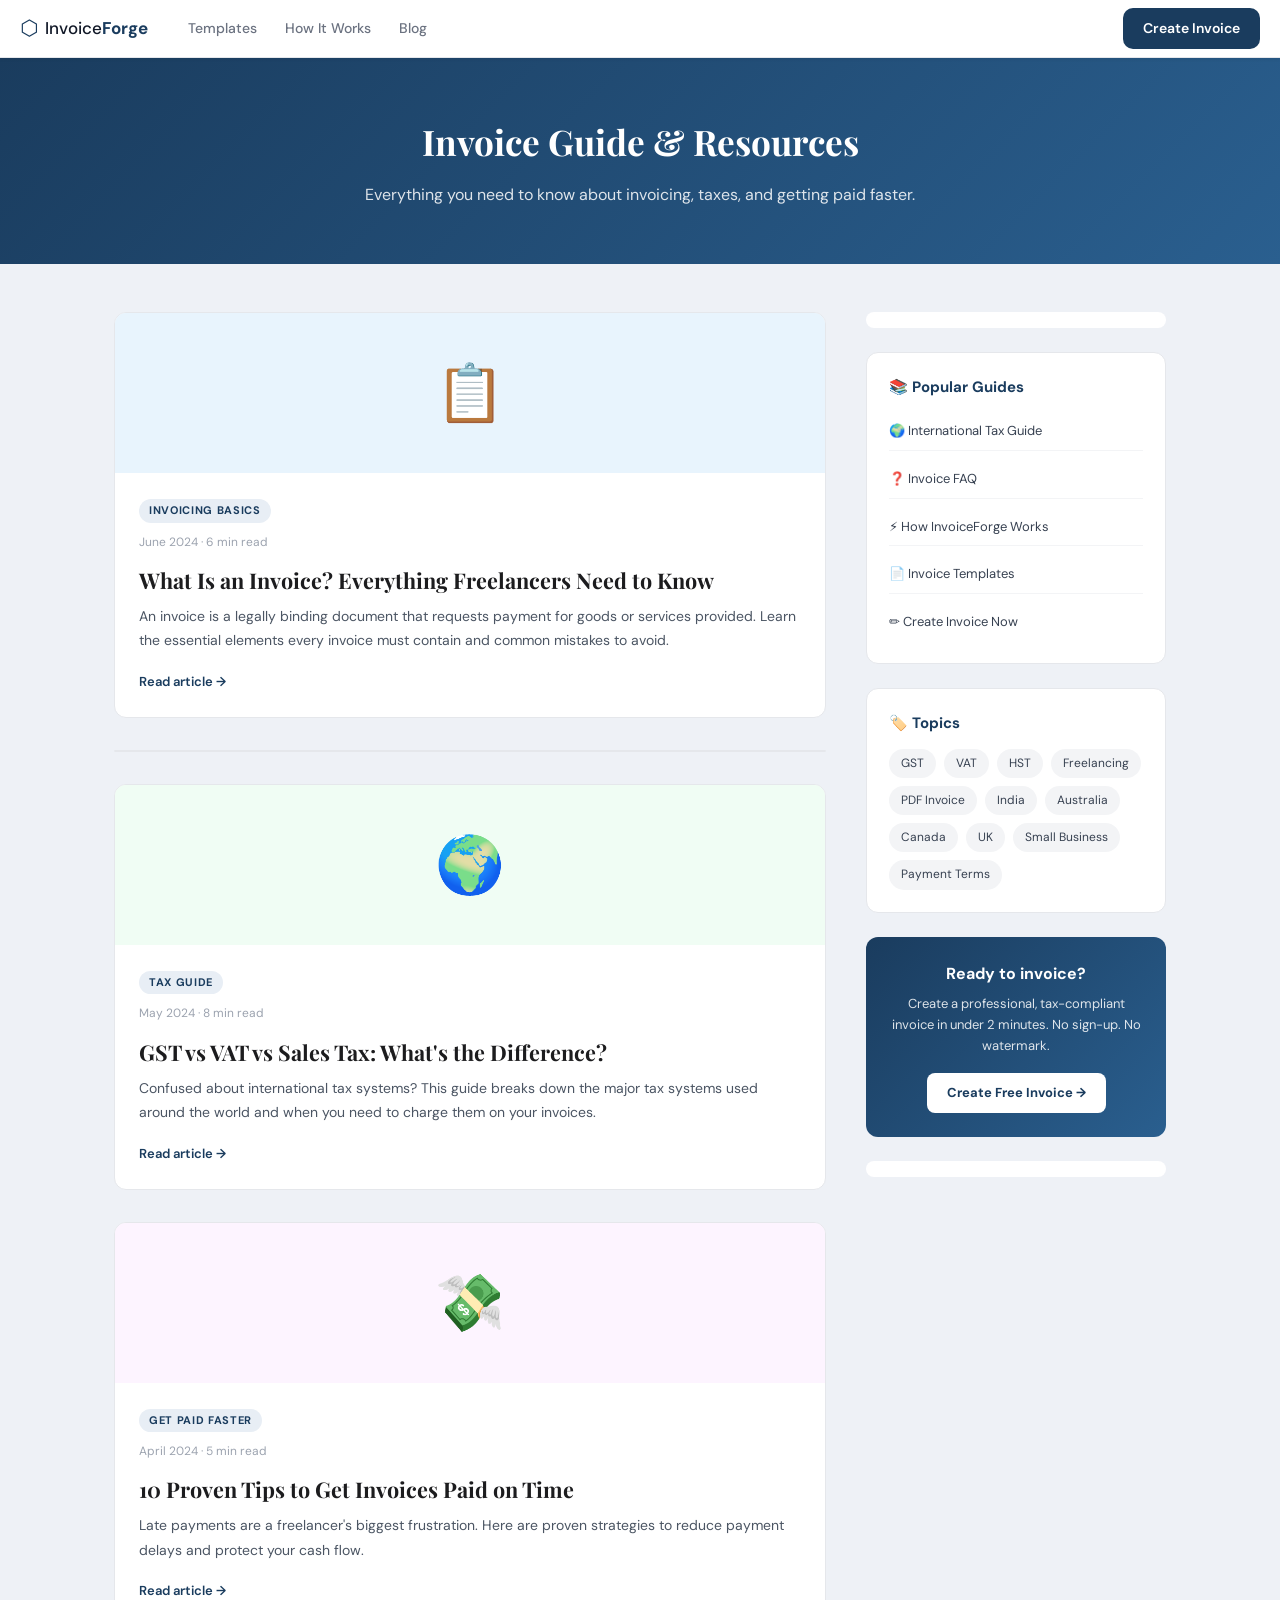
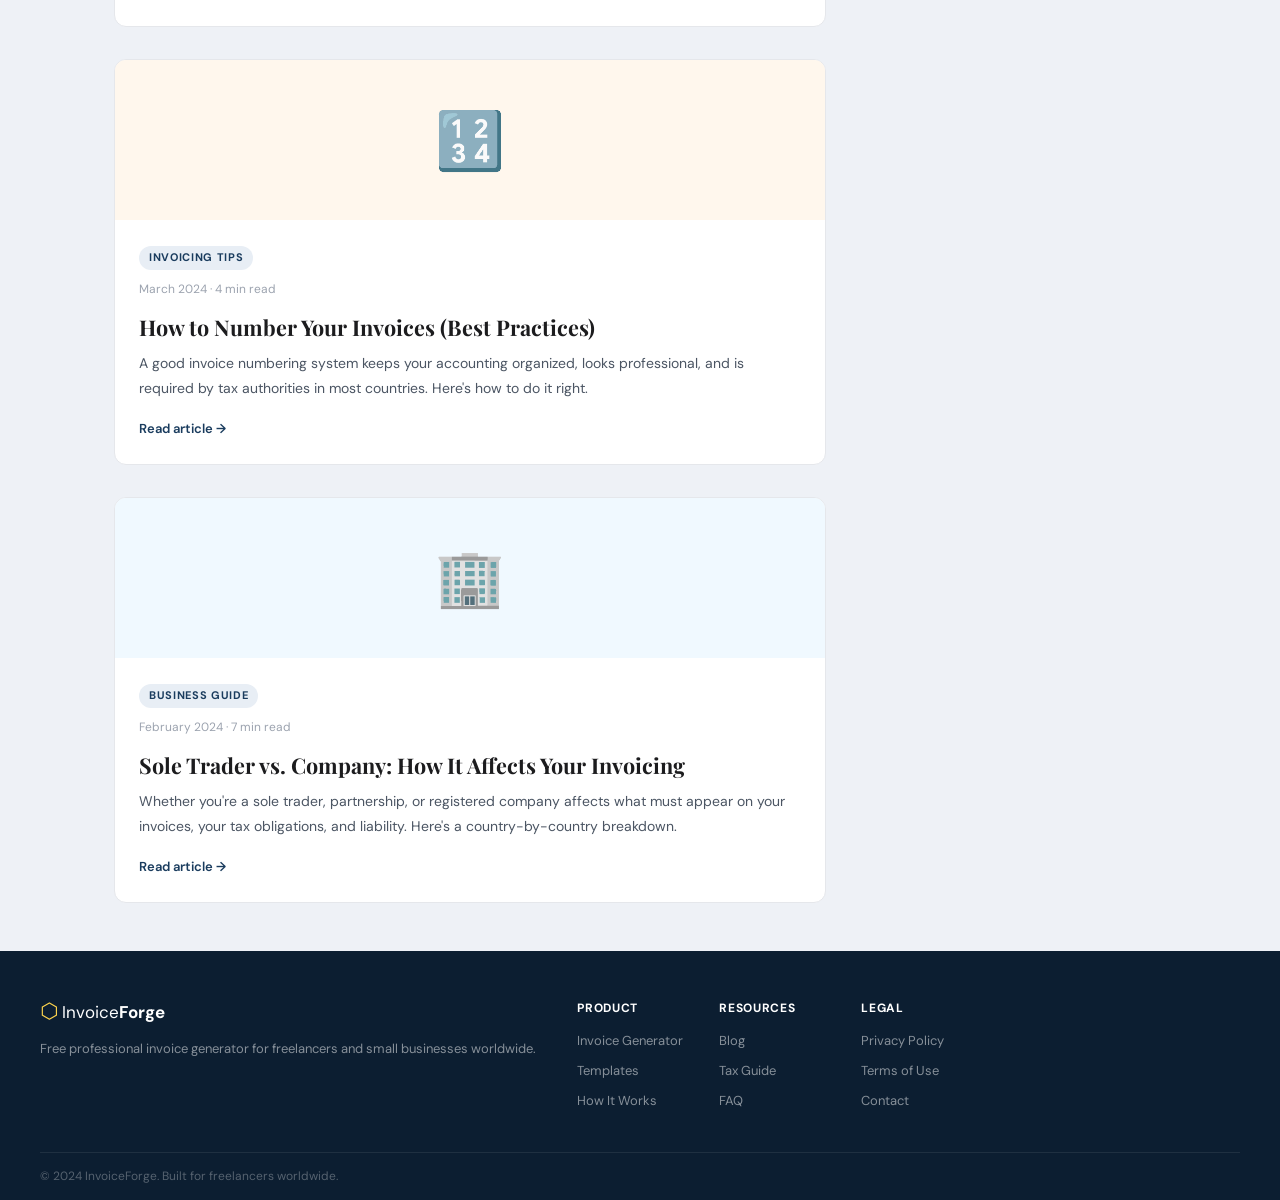
==== pages/blog.html @ 100c3af3 "version 3 on 12th june 2026" ====
<!DOCTYPE html>
<html lang="en">
<head>
  <meta charset="UTF-8" />
  <meta name="viewport" content="width=device-width, initial-scale=1.0" />
  <title>Invoice Guide & Blog – InvoiceForge</title>
  <meta name="description" content="Learn how to create professional invoices, understand tax systems like GST and VAT, and get paid faster. Free invoicing guides for freelancers and small businesses." />
  <link rel="preconnect" href="https://fonts.googleapis.com">
  <link href="https://fonts.googleapis.com/css2?family=Playfair+Display:wght@600;700&family=DM+Sans:opsz,wght@9..40,300;9..40,400;9..40,500;9..40,600&display=swap" rel="stylesheet">
  <script async src="https://pagead2.googlesyndication.com/pagead/js/adsbygoogle.js?client=ca-pub-XXXXXXXXXXXXXXXX" crossorigin="anonymous"></script>
  <link rel="stylesheet" href="../css/style.css" />
  <style>
    .blog-hero {
      background: linear-gradient(135deg, #1a3c5e 0%, #2a5f8f 100%);
      color: #fff;
      padding: 56px 24px;
      text-align: center;
    }
    .blog-hero h1 { font-family: 'Playfair Display', serif; font-size: 2.2rem; margin-bottom: 12px; }
    .blog-hero p { opacity: .85; font-size: 16px; max-width: 560px; margin: 0 auto; }

    .blog-layout {
      max-width: 1100px;
      margin: 48px auto;
      padding: 0 24px;
      display: grid;
      grid-template-columns: 1fr 300px;
      gap: 40px;
      align-items: start;
    }

    /* Articles */
    .article-list { display: flex; flex-direction: column; gap: 32px; }
    .article-card {
      background: #fff;
      border: 1px solid #e5e7eb;
      border-radius: 12px;
      overflow: hidden;
      transition: transform .2s, box-shadow .2s;
    }
    .article-card:hover { transform: translateY(-3px); box-shadow: 0 8px 32px rgba(0,0,0,0.10); }
    .article-thumb {
      height: 160px;
      display: flex;
      align-items: center;
      justify-content: center;
      font-size: 3.5rem;
    }
    .article-body { padding: 24px; }
    .article-tag {
      display: inline-block;
      background: #e8eef5;
      color: #1a3c5e;
      font-size: 11px;
      font-weight: 700;
      text-transform: uppercase;
      letter-spacing: .06em;
      padding: 3px 10px;
      border-radius: 99px;
      margin-bottom: 10px;
    }
    .article-body h2 {
      font-family: 'Playfair Display', serif;
      font-size: 1.35rem;
      font-weight: 700;
      margin-bottom: 10px;
      color: #1c1c1e;
      line-height: 1.3;
    }
    .article-body p { font-size: 14px; color: #4b5563; line-height: 1.75; margin-bottom: 16px; }
    .article-meta { font-size: 12px; color: #9ca3af; margin-bottom: 14px; }
    .read-more {
      display: inline-flex;
      align-items: center;
      gap: 6px;
      color: #1a3c5e;
      font-size: 13px;
      font-weight: 600;
      text-decoration: none;
      transition: gap .2s;
    }
    .read-more:hover { gap: 10px; }

    /* Sidebar */
    .blog-sidebar { display: flex; flex-direction: column; gap: 24px; }
    .sidebar-card {
      background: #fff;
      border: 1px solid #e5e7eb;
      border-radius: 12px;
      padding: 22px;
    }
    .sidebar-card h3 { font-size: 15px; font-weight: 700; margin-bottom: 14px; color: #1a3c5e; }
    .sidebar-links { display: flex; flex-direction: column; gap: 10px; }
    .sidebar-links a {
      font-size: 13px;
      color: #374151;
      text-decoration: none;
      display: flex;
      align-items: center;
      gap: 8px;
      padding: 8px 0;
      border-bottom: 1px solid #f3f4f6;
      transition: color .15s;
    }
    .sidebar-links a:last-child { border-bottom: none; }
    .sidebar-links a:hover { color: #1a3c5e; }
    .tag-cloud { display: flex; flex-wrap: wrap; gap: 8px; }
    .tag-pill {
      background: #f3f4f6;
      color: #374151;
      font-size: 12px;
      padding: 5px 12px;
      border-radius: 99px;
      text-decoration: none;
      transition: background .15s, color .15s;
    }
    .tag-pill:hover { background: #1a3c5e; color: #fff; }

    .sidebar-cta {
      background: linear-gradient(135deg, #1a3c5e, #2a5f8f);
      color: #fff;
      border-radius: 12px;
      padding: 24px;
      text-align: center;
    }
    .sidebar-cta h3 { font-size: 16px; font-weight: 700; margin-bottom: 8px; }
    .sidebar-cta p { font-size: 13px; opacity: .85; margin-bottom: 16px; line-height: 1.6; }
    .sidebar-cta a {
      display: inline-block;
      background: #fff;
      color: #1a3c5e;
      font-size: 13px;
      font-weight: 700;
      padding: 10px 20px;
      border-radius: 8px;
      text-decoration: none;
      transition: opacity .2s;
    }
    .sidebar-cta a:hover { opacity: .9; }

    @media (max-width: 768px) {
      .blog-layout { grid-template-columns: 1fr; }
    }

    /* Inline article full text (expandable) */
    .article-full { display: none; padding: 0 24px 24px; }
    .article-full.open { display: block; }
    .article-full h3 { font-size: 16px; font-weight: 700; margin: 20px 0 8px; color: #1a3c5e; }
    .article-full p { font-size: 14px; color: #4b5563; line-height: 1.8; margin-bottom: 12px; }
    .article-full ul { padding-left: 20px; margin-bottom: 12px; }
    .article-full li { font-size: 14px; color: #4b5563; line-height: 1.8; }
    .article-full table { width: 100%; border-collapse: collapse; margin: 16px 0; font-size: 13px; }
    .article-full th { background: #1a3c5e; color: #fff; padding: 10px 12px; text-align: left; font-weight: 600; }
    .article-full td { padding: 9px 12px; border-bottom: 1px solid #f0f0f0; color: #374151; }
    .article-full tr:nth-child(even) td { background: #fafbfc; }
    .collapse-btn {
      background: none;
      border: 1.5px solid #e5e7eb;
      border-radius: 8px;
      padding: 7px 14px;
      font-size: 12px;
      color: #6b7280;
      cursor: pointer;
      margin-top: 12px;
      font-family: 'DM Sans', sans-serif;
    }
    .collapse-btn:hover { border-color: #1a3c5e; color: #1a3c5e; }
  </style>
</head>
<body>

  <header class="site-header">
    <div class="header-inner">
      <a href="../index.html" class="logo">
        <span class="logo-mark">⬡</span>
        <span class="logo-text">Invoice<strong>Forge</strong></span>
      </a>
      <nav class="header-nav">
        <a href="templates.html">Templates</a>
        <a href="how-it-works.html">How It Works</a>
        <a href="blog.html">Blog</a>
      </nav>
      <div class="header-actions">
        <a href="../index.html" class="btn-primary">Create Invoice</a>
      </div>
    </div>
  </header>

  <!-- Top Ad -->
  <div class="ad-banner ad-top">
    <ins class="adsbygoogle" style="display:block" data-ad-client="ca-pub-XXXXXXXXXXXXXXXX"
         data-ad-slot="7890123456" data-ad-format="auto" data-full-width-responsive="true"></ins>
    <script>(adsbygoogle = window.adsbygoogle || []).push({});</script>
  </div>

  <div class="blog-hero">
    <h1>Invoice Guide & Resources</h1>
    <p>Everything you need to know about invoicing, taxes, and getting paid faster.</p>
  </div>

  <div class="blog-layout">

    <!-- ARTICLES -->
    <div class="article-list">

      <!-- Article 1 -->
      <article class="article-card">
        <div class="article-thumb" style="background: #e8f4fd;">📋</div>
        <div class="article-body">
          <span class="article-tag">Invoicing Basics</span>
          <div class="article-meta">June 2024 · 6 min read</div>
          <h2>What Is an Invoice? Everything Freelancers Need to Know</h2>
          <p>An invoice is a legally binding document that requests payment for goods or services provided. Learn the essential elements every invoice must contain and common mistakes to avoid.</p>
          <a href="javascript:void(0)" class="read-more" onclick="toggleArticle('art1')">Read article →</a>
        </div>
        <div class="article-full" id="art1">
          <h3>What Must an Invoice Include?</h3>
          <p>A professional invoice should contain the following elements to be legally valid and ensure prompt payment:</p>
          <ul>
            <li><strong>Invoice number</strong> – a unique identifier for tracking and accounting purposes.</li>
            <li><strong>Issue date and due date</strong> – when the invoice was created and when payment is expected.</li>
            <li><strong>Seller details</strong> – your full name or business name, address, and contact information.</li>
            <li><strong>Buyer details</strong> – your client's name, company, and billing address.</li>
            <li><strong>Description of goods or services</strong> – clear, itemized breakdown of what was delivered.</li>
            <li><strong>Amounts</strong> – unit price, quantity, subtotal, taxes, and grand total.</li>
            <li><strong>Payment terms</strong> – how and when to pay (bank transfer, PayPal, net-30, etc.).</li>
            <li><strong>Tax information</strong> – your GST/VAT registration number if applicable.</li>
          </ul>
          <h3>Invoice vs. Receipt vs. Quote</h3>
          <p>An <strong>invoice</strong> requests payment before or after work. A <strong>receipt</strong> confirms payment was received. A <strong>quote</strong> (or estimate) proposes the cost before work begins. All three are different documents.</p>
          <h3>Payment Terms to Know</h3>
          <table>
            <tr><th>Term</th><th>Meaning</th></tr>
            <tr><td>Net 15</td><td>Payment due within 15 days of invoice date</td></tr>
            <tr><td>Net 30</td><td>Payment due within 30 days</td></tr>
            <tr><td>Due on Receipt</td><td>Payment expected immediately</td></tr>
            <tr><td>2/10 Net 30</td><td>2% discount if paid within 10 days, otherwise due in 30</td></tr>
          </table>
          <button class="collapse-btn" onclick="toggleArticle('art1')">↑ Collapse</button>
        </div>
      </article>

      <!-- Mid-article Ad -->
      <div class="ad-banner" style="border-radius:12px; overflow:hidden; border:1px solid #e5e7eb;">
        <ins class="adsbygoogle" style="display:block" data-ad-client="ca-pub-XXXXXXXXXXXXXXXX"
             data-ad-slot="8901234567" data-ad-format="auto" data-full-width-responsive="true"></ins>
        <script>(adsbygoogle = window.adsbygoogle || []).push({});</script>
      </div>

      <!-- Article 2 -->
      <article class="article-card">
        <div class="article-thumb" style="background: #f0fdf4;">🌍</div>
        <div class="article-body">
          <span class="article-tag">Tax Guide</span>
          <div class="article-meta">May 2024 · 8 min read</div>
          <h2>GST vs VAT vs Sales Tax: What's the Difference?</h2>
          <p>Confused about international tax systems? This guide breaks down the major tax systems used around the world and when you need to charge them on your invoices.</p>
          <a href="javascript:void(0)" class="read-more" onclick="toggleArticle('art2')">Read article →</a>
        </div>
        <div class="article-full" id="art2">
          <h3>The Three Major Tax System Types</h3>
          <p>Most countries use one of three broad tax frameworks for business transactions:</p>
          <table>
            <tr><th>System</th><th>Countries</th><th>Typical Rate</th><th>Notes</th></tr>
            <tr><td><strong>VAT</strong> (Value Added Tax)</td><td>EU, UK, UAE, South Africa, Russia</td><td>5–25%</td><td>Applied at each stage of production</td></tr>
            <tr><td><strong>GST</strong> (Goods &amp; Services Tax)</td><td>Australia, India, Canada, NZ, Singapore</td><td>5–18%</td><td>Similar to VAT; may have federal + state components</td></tr>
            <tr><td><strong>Sales Tax</strong></td><td>United States</td><td>0–10.25%</td><td>Applied only at point of sale; varies by state</td></tr>
          </table>
          <h3>India's GST: CGST + SGST + IGST</h3>
          <p>India has a dual GST structure. For sales within the same state, you charge <strong>CGST</strong> (Central GST) + <strong>SGST</strong> (State GST), both at half the applicable rate. For inter-state sales, you charge <strong>IGST</strong> (Integrated GST) at the full rate. Common rates are 0%, 5%, 12%, 18%, and 28%.</p>
          <h3>Canada's GST/HST/PST</h3>
          <p>Canada uses federal <strong>GST</strong> (5%) plus provincial taxes. Some provinces harmonize these into a single <strong>HST</strong>. Others have separate <strong>PST</strong> or <strong>QST</strong> (Quebec). Ontario charges 13% HST; Nova Scotia 15% HST; BC charges 5% GST + 7% PST.</p>
          <h3>When Do You Need to Register?</h3>
          <p>Most countries have a registration threshold. In Australia, you must register for GST once you earn over AUD $75,000/year. In the UK, it's £90,000. In India, it's ₹20–40 lakh depending on the state. Below the threshold, you typically don't need to charge or collect tax.</p>
          <button class="collapse-btn" onclick="toggleArticle('art2')">↑ Collapse</button>
        </div>
      </article>

      <!-- Article 3 -->
      <article class="article-card">
        <div class="article-thumb" style="background: #fdf4ff;">💸</div>
        <div class="article-body">
          <span class="article-tag">Get Paid Faster</span>
          <div class="article-meta">April 2024 · 5 min read</div>
          <h2>10 Proven Tips to Get Invoices Paid on Time</h2>
          <p>Late payments are a freelancer's biggest frustration. Here are proven strategies to reduce payment delays and protect your cash flow.</p>
          <a href="javascript:void(0)" class="read-more" onclick="toggleArticle('art3')">Read article →</a>
        </div>
        <div class="article-full" id="art3">
          <ul>
            <li><strong>Invoice immediately</strong> – Send the invoice the same day you complete the work. Delays on your end encourage delays on theirs.</li>
            <li><strong>Use clear due dates</strong> – "Net 30" is less urgent than "Due by June 30, 2024". Be explicit.</li>
            <li><strong>Request a deposit upfront</strong> – For large projects, ask for 25–50% before starting. This filters out unreliable clients.</li>
            <li><strong>Accept multiple payment methods</strong> – Bank transfer, PayPal, Stripe, UPI — the easier you make it to pay, the faster you get paid.</li>
            <li><strong>Include bank details on the invoice</strong> – Never make clients ask where to send the money.</li>
            <li><strong>Follow up automatically</strong> – Send a polite reminder 3 days before the due date and 1 day after.</li>
            <li><strong>Charge late fees</strong> – State a 1.5–2% monthly late fee in your terms. Even if you never enforce it, the threat works.</li>
            <li><strong>Keep invoices simple</strong> – Confusing invoices get questioned and delayed. Be clear and itemized.</li>
            <li><strong>Build a relationship</strong> – Clients pay people they like faster. A brief thank-you note goes a long way.</li>
            <li><strong>Use invoice numbers</strong> – Makes it easier for clients' accounting teams to process and track your payment.</li>
          </ul>
          <button class="collapse-btn" onclick="toggleArticle('art3')">↑ Collapse</button>
        </div>
      </article>

      <!-- Article 4 -->
      <article class="article-card">
        <div class="article-thumb" style="background: #fff7ed;">🔢</div>
        <div class="article-body">
          <span class="article-tag">Invoicing Tips</span>
          <div class="article-meta">March 2024 · 4 min read</div>
          <h2>How to Number Your Invoices (Best Practices)</h2>
          <p>A good invoice numbering system keeps your accounting organized, looks professional, and is required by tax authorities in most countries. Here's how to do it right.</p>
          <a href="javascript:void(0)" class="read-more" onclick="toggleArticle('art4')">Read article →</a>
        </div>
        <div class="article-full" id="art4">
          <h3>Why Invoice Numbers Matter</h3>
          <p>Invoice numbers are required by tax law in most countries. They allow you and your client to uniquely identify, reference, and audit transactions. Using sequential numbers also makes it easy to spot gaps (lost or disputed invoices).</p>
          <h3>Popular Numbering Formats</h3>
          <table>
            <tr><th>Format</th><th>Example</th><th>Best For</th></tr>
            <tr><td>Sequential</td><td>INV-001, INV-002</td><td>Startups &amp; freelancers</td></tr>
            <tr><td>Year + Sequential</td><td>2024-001, 2024-002</td><td>Annual reset tracking</td></tr>
            <tr><td>Year + Month + Seq</td><td>2024-06-001</td><td>High-volume businesses</td></tr>
            <tr><td>Client Code + Seq</td><td>APPLE-001, MSFT-002</td><td>Multi-client agencies</td></tr>
            <tr><td>Project Code</td><td>PROJ-001-INV-1</td><td>Project-based billing</td></tr>
          </table>
          <h3>Rules to Follow</h3>
          <ul>
            <li>Invoice numbers must be <strong>unique</strong> — never reuse a number.</li>
            <li>They must be <strong>sequential</strong> with no gaps (for tax audit compliance).</li>
            <li>In many countries (EU, Australia, India) the numbering must be <strong>chronological</strong>.</li>
            <li>Do not use special characters except hyphens and underscores.</li>
          </ul>
          <button class="collapse-btn" onclick="toggleArticle('art4')">↑ Collapse</button>
        </div>
      </article>

      <!-- Article 5 -->
      <article class="article-card">
        <div class="article-thumb" style="background: #f0f9ff;">🏢</div>
        <div class="article-body">
          <span class="article-tag">Business Guide</span>
          <div class="article-meta">February 2024 · 7 min read</div>
          <h2>Sole Trader vs. Company: How It Affects Your Invoicing</h2>
          <p>Whether you're a sole trader, partnership, or registered company affects what must appear on your invoices, your tax obligations, and liability. Here's a country-by-country breakdown.</p>
          <a href="javascript:void(0)" class="read-more" onclick="toggleArticle('art5')">Read article →</a>
        </div>
        <div class="article-full" id="art5">
          <h3>Sole Trader Invoicing</h3>
          <p>As a sole trader, your invoices must include your full legal name (not just a trade name) in most countries. In Australia, you should include your ABN. In the UK, you don't need to register for VAT unless you exceed the £90,000 threshold.</p>
          <h3>Company Invoicing Requirements</h3>
          <p>Registered companies typically have stricter requirements. In the UK, a limited company must show its registered company number and registered office address. In India, a Private Limited company must include its CIN. In the EU, VAT-registered businesses must show their VAT number on all B2B invoices.</p>
          <h3>Key Differences by Country</h3>
          <table>
            <tr><th>Country</th><th>Sole Trader Must Show</th><th>Company Must Show</th></tr>
            <tr><td>Australia</td><td>Name + ABN</td><td>ACN + ABN + Registered Address</td></tr>
            <tr><td>UK</td><td>Full Name (if VAT-registered: VAT No.)</td><td>Company No. + Registered Address</td></tr>
            <tr><td>India</td><td>PAN + GSTIN</td><td>CIN + GSTIN + PAN</td></tr>
            <tr><td>USA</td><td>Name/DBA + EIN (if applicable)</td><td>EIN + State Registration</td></tr>
            <tr><td>Germany</td><td>Name + USt-IdNr (if VAT registered)</td><td>HRB No. + USt-IdNr</td></tr>
          </table>
          <button class="collapse-btn" onclick="toggleArticle('art5')">↑ Collapse</button>
        </div>
      </article>

    </div><!-- /.article-list -->

    <!-- SIDEBAR -->
    <aside class="blog-sidebar">

      <!-- Sidebar Ad -->
      <div class="sidebar-card" style="padding:8px; border:none;">
        <ins class="adsbygoogle" style="display:block" data-ad-client="ca-pub-XXXXXXXXXXXXXXXX"
             data-ad-slot="9012345678" data-ad-format="auto" data-full-width-responsive="true"></ins>
        <script>(adsbygoogle = window.adsbygoogle || []).push({});</script>
      </div>

      <!-- Quick Links -->
      <div class="sidebar-card">
        <h3>📚 Popular Guides</h3>
        <div class="sidebar-links">
          <a href="tax-guide.html">🌍 International Tax Guide</a>
          <a href="faq.html">❓ Invoice FAQ</a>
          <a href="how-it-works.html">⚡ How InvoiceForge Works</a>
          <a href="templates.html">📄 Invoice Templates</a>
          <a href="../index.html">✏️ Create Invoice Now</a>
        </div>
      </div>

      <!-- Tags -->
      <div class="sidebar-card">
        <h3>🏷️ Topics</h3>
        <div class="tag-cloud">
          <a href="#" class="tag-pill">GST</a>
          <a href="#" class="tag-pill">VAT</a>
          <a href="#" class="tag-pill">HST</a>
          <a href="#" class="tag-pill">Freelancing</a>
          <a href="#" class="tag-pill">PDF Invoice</a>
          <a href="#" class="tag-pill">India</a>
          <a href="#" class="tag-pill">Australia</a>
          <a href="#" class="tag-pill">Canada</a>
          <a href="#" class="tag-pill">UK</a>
          <a href="#" class="tag-pill">Small Business</a>
          <a href="#" class="tag-pill">Payment Terms</a>
        </div>
      </div>

      <!-- CTA -->
      <div class="sidebar-cta">
        <h3>Ready to invoice?</h3>
        <p>Create a professional, tax-compliant invoice in under 2 minutes. No sign-up. No watermark.</p>
        <a href="../index.html">Create Free Invoice →</a>
      </div>

      <!-- Second Sidebar Ad -->
      <div class="sidebar-card" style="padding:8px; border:none;">
        <ins class="adsbygoogle" style="display:block" data-ad-client="ca-pub-XXXXXXXXXXXXXXXX"
             data-ad-slot="0123456789" data-ad-format="auto" data-full-width-responsive="true"></ins>
        <script>(adsbygoogle = window.adsbygoogle || []).push({});</script>
      </div>

    </aside>

  </div><!-- /.blog-layout -->

  <!-- Bottom Ad -->
  <div class="ad-banner ad-mid">
    <ins class="adsbygoogle" style="display:block" data-ad-client="ca-pub-XXXXXXXXXXXXXXXX"
         data-ad-slot="1234509876" data-ad-format="auto" data-full-width-responsive="true"></ins>
    <script>(adsbygoogle = window.adsbygoogle || []).push({});</script>
  </div>

  <footer class="site-footer">
    <div class="footer-inner">
      <div class="footer-brand">
        <span class="logo-mark">⬡</span>
        <span class="logo-text">Invoice<strong>Forge</strong></span>
        <p>Free professional invoice generator for freelancers and small businesses worldwide.</p>
      </div>
      <div class="footer-links">
        <div class="footer-col">
          <h4>Product</h4>
          <a href="../index.html">Invoice Generator</a>
          <a href="templates.html">Templates</a>
          <a href="how-it-works.html">How It Works</a>
        </div>
        <div class="footer-col">
          <h4>Resources</h4>
          <a href="blog.html">Blog</a>
          <a href="tax-guide.html">Tax Guide</a>
          <a href="faq.html">FAQ</a>
        </div>
        <div class="footer-col">
          <h4>Legal</h4>
          <a href="privacy.html">Privacy Policy</a>
          <a href="terms.html">Terms of Use</a>
          <a href="contact.html">Contact</a>
        </div>
      </div>
    </div>
    <div class="footer-bottom"><p>© 2024 InvoiceForge. Built for freelancers worldwide.</p></div>
  </footer>

  <script>
    function toggleArticle(id) {
      const el = document.getElementById(id);
      el.classList.toggle('open');
    }
  </script>
</body>
</html>
---- css/style.css ----
/* ============================================
   INVOICEFORGE – MAIN STYLESHEET v2
   Optimized: SEO · AdSense · GEO
   ============================================ */

:root {
  --brand:        #1a3c5e;
  --brand-mid:    #2a5f8f;
  --brand-light:  #e8f0f8;
  --accent:       #f59e0b;
  --accent-dark:  #d97706;
  --success:      #10b981;
  --text:         #111827;
  --text-mid:     #374151;
  --text-muted:   #6b7280;
  --border:       #e5e7eb;
  --border-light: #f3f4f6;
  --surface:      #f9fafb;
  --white:        #ffffff;
  --radius-sm:    6px;
  --radius:       10px;
  --radius-lg:    16px;
  --shadow-xs:    0 1px 2px rgba(0,0,0,0.06);
  --shadow-sm:    0 1px 4px rgba(0,0,0,0.08);
  --shadow-md:    0 4px 16px rgba(0,0,0,0.10);
  --shadow-lg:    0 8px 32px rgba(0,0,0,0.12);
  --font-body:    'DM Sans', system-ui, sans-serif;
  --font-display: 'Playfair Display', Georgia, serif;
  --header-h:     58px;
}

*, *::before, *::after { box-sizing: border-box; margin: 0; padding: 0; }
html { scroll-behavior: smooth; -webkit-text-size-adjust: 100%; }
body {
  font-family: var(--font-body);
  color: var(--text);
  background: #eef1f6;
  font-size: 15px;
  line-height: 1.6;
}
img, svg { display: block; max-width: 100%; }
a { color: var(--brand); }

/* ── HIDDEN ───────────────────────────────── */
.hidden { display: none !important; }
.sr-only { position:absolute; width:1px; height:1px; padding:0; overflow:hidden; clip:rect(0,0,0,0); white-space:nowrap; border:0; }

/* ═══════════════════════════════════════════
   HEADER
═══════════════════════════════════════════ */
.site-header {
  background: var(--white);
  border-bottom: 1px solid var(--border);
  position: sticky;
  top: 0;
  z-index: 200;
  box-shadow: var(--shadow-sm);
  height: var(--header-h);
}
.header-inner {
  max-width: 1340px;
  margin: 0 auto;
  padding: 0 20px;
  height: 100%;
  display: flex;
  align-items: center;
  gap: 0;
}
/* Logo */
.logo {
  display: flex;
  align-items: center;
  gap: 7px;
  text-decoration: none;
  color: var(--text);
  font-size: 17px;
  font-weight: 500;
  white-space: nowrap;
  flex-shrink: 0;
  margin-right: 28px;
}
.logo-mark { color: var(--brand); font-size: 21px; line-height: 1; }
.logo strong { color: var(--brand); font-weight: 700; }

/* Nav */
.header-nav { display: flex; gap: 4px; flex: 1; }
.header-nav a {
  text-decoration: none;
  color: var(--text-muted);
  font-size: 14px;
  font-weight: 500;
  padding: 6px 12px;
  border-radius: var(--radius-sm);
  transition: color .15s, background .15s;
}
.header-nav a:hover { color: var(--brand); background: var(--brand-light); }
.header-nav a.active { color: var(--brand); background: var(--brand-light); }

/* Header Actions */
.header-actions { display: flex; gap: 8px; align-items: center; flex-shrink: 0; }

/* Mobile burger */
.burger-btn {
  display: none;
  background: none;
  border: none;
  cursor: pointer;
  padding: 6px;
  color: var(--text);
  margin-left: auto;
}

/* ═══════════════════════════════════════════
   BUTTONS
═══════════════════════════════════════════ */
.btn-primary {
  background: var(--brand);
  color: #fff;
  border: none;
  border-radius: var(--radius);
  padding: 9px 20px;
  font-family: var(--font-body);
  font-size: 14px;
  font-weight: 600;
  cursor: pointer;
  display: inline-flex;
  align-items: center;
  gap: 7px;
  transition: background .2s, transform .15s, box-shadow .2s;
  text-decoration: none;
  white-space: nowrap;
}
.btn-primary:hover {
  background: #16324e;
  transform: translateY(-1px);
  box-shadow: 0 4px 12px rgba(26,60,94,0.3);
}
.btn-outline {
  background: transparent;
  color: var(--brand);
  border: 1.5px solid var(--brand);
  border-radius: var(--radius);
  padding: 8px 18px;
  font-family: var(--font-body);
  font-size: 14px;
  font-weight: 500;
  cursor: pointer;
  display: inline-flex;
  align-items: center;
  gap: 7px;
  transition: background .2s, color .2s;
  text-decoration: none;
  white-space: nowrap;
}
.btn-outline:hover { background: var(--brand-light); }
.btn-lg { padding: 13px 28px; font-size: 15px; border-radius: 12px; }
.btn-accent {
  background: var(--accent);
  color: #fff;
  border: none;
  border-radius: var(--radius);
  padding: 9px 20px;
  font-family: var(--font-body);
  font-size: 14px;
  font-weight: 700;
  cursor: pointer;
  display: inline-flex;
  align-items: center;
  gap: 7px;
  transition: background .2s, transform .15s;
  text-decoration: none;
}
.btn-accent:hover { background: var(--accent-dark); transform: translateY(-1px); }

/* ═══════════════════════════════════════════
   ABOVE-THE-FOLD HERO — merged, no blank space
   H1 keyword-rich, stats bar, trust signals
═══════════════════════════════════════════ */
.hero-wrap {
  background: linear-gradient(150deg, #0f2849 0%, #1a3c5e 45%, #1e5080 100%);
  position: relative;
  overflow: hidden;
}
.hero-wrap::before {
  content: '';
  position: absolute;
  inset: 0;
  background:
    radial-gradient(ellipse 60% 50% at 80% 20%, rgba(245,158,11,0.12) 0%, transparent 60%),
    radial-gradient(ellipse 40% 60% at 10% 80%, rgba(42,95,143,0.4) 0%, transparent 50%);
  pointer-events: none;
}
.hero-inner {
  max-width: 1340px;
  margin: 0 auto;
  padding: 40px 20px 36px;
  display: grid;
  grid-template-columns: 1fr 1fr;
  gap: 40px;
  align-items: center;
  position: relative;
  z-index: 1;
}
/* Left: copy */
.hero-copy {}
.hero-eyebrow {
  display: inline-flex;
  align-items: center;
  gap: 6px;
  background: rgba(245,158,11,0.15);
  border: 1px solid rgba(245,158,11,0.35);
  border-radius: 99px;
  padding: 5px 14px;
  font-size: 12px;
  font-weight: 600;
  color: #fcd34d;
  letter-spacing: .04em;
  margin-bottom: 16px;
  text-transform: uppercase;
}
.hero-eyebrow span { color: #f59e0b; }
.hero-h1 {
  font-family: var(--font-display);
  font-size: clamp(1.75rem, 4vw, 2.8rem);
  font-weight: 700;
  color: #fff;
  line-height: 1.15;
  margin-bottom: 14px;
}
.hero-h1 em { font-style: italic; color: #fcd34d; }
.hero-h1 strong { color: #fff; font-weight: 700; }
.hero-desc {
  font-size: 15px;
  color: rgba(255,255,255,0.80);
  line-height: 1.7;
  margin-bottom: 24px;
  max-width: 480px;
  font-weight: 300;
}
.hero-actions { display: flex; gap: 10px; flex-wrap: wrap; margin-bottom: 28px; }

/* Trust badges */
.hero-trust {
  display: flex;
  gap: 20px;
  flex-wrap: wrap;
}
.trust-item {
  display: flex;
  align-items: center;
  gap: 6px;
  font-size: 12.5px;
  color: rgba(255,255,255,0.65);
  font-weight: 500;
}
.trust-item svg { color: #34d399; flex-shrink: 0; }

/* Right: Quick stats widget */
.hero-stats {
  background: rgba(255,255,255,0.07);
  border: 1px solid rgba(255,255,255,0.12);
  border-radius: 16px;
  padding: 28px;
  backdrop-filter: blur(8px);
}
.hero-stats h3 {
  font-size: 13px;
  font-weight: 700;
  text-transform: uppercase;
  letter-spacing: .07em;
  color: rgba(255,255,255,0.5);
  margin-bottom: 20px;
}
.stat-grid {
  display: grid;
  grid-template-columns: 1fr 1fr;
  gap: 16px;
  margin-bottom: 20px;
}
.stat-box {
  background: rgba(255,255,255,0.06);
  border: 1px solid rgba(255,255,255,0.1);
  border-radius: 10px;
  padding: 14px;
  text-align: center;
}
.stat-num {
  font-family: var(--font-display);
  font-size: 1.6rem;
  font-weight: 700;
  color: #fcd34d;
  display: block;
  line-height: 1;
  margin-bottom: 4px;
}
.stat-label { font-size: 11px; color: rgba(255,255,255,0.55); font-weight: 500; text-transform: uppercase; letter-spacing: .05em; }
.geo-detect-bar {
  background: rgba(16,185,129,0.12);
  border: 1px solid rgba(16,185,129,0.25);
  border-radius: 10px;
  padding: 12px 14px;
  display: flex;
  align-items: center;
  gap: 10px;
  font-size: 13px;
  color: rgba(255,255,255,0.85);
}
.geo-dot { width:8px; height:8px; background:#34d399; border-radius:50%; flex-shrink:0; animation: pulse 2s infinite; }
@keyframes pulse { 0%,100%{opacity:1} 50%{opacity:.4} }

/* ═══════════════════════════════════════════
   STATS BAR (below hero — keyword-rich for SEO)
═══════════════════════════════════════════ */
.stats-bar {
  background: var(--white);
  border-bottom: 1px solid var(--border);
  padding: 0;
}
.stats-bar-inner {
  max-width: 1340px;
  margin: 0 auto;
  padding: 0 20px;
  display: flex;
  align-items: stretch;
  gap: 0;
  overflow-x: auto;
  scrollbar-width: none;
}
.stats-bar-inner::-webkit-scrollbar { display: none; }
.stat-item {
  display: flex;
  align-items: center;
  gap: 10px;
  padding: 14px 24px;
  border-right: 1px solid var(--border);
  white-space: nowrap;
  flex-shrink: 0;
}
.stat-item:last-child { border-right: none; }
.stat-item-icon { font-size: 18px; }
.stat-item-text { font-size: 13px; color: var(--text-mid); }
.stat-item-text strong { color: var(--brand); font-weight: 700; }

/* ═══════════════════════════════════════════
   AD SLOTS — AdSense optimized, no blank space
═══════════════════════════════════════════ */
/* Rule: never use min-height on ad containers.
   Let AdSense collapse empty slots properly. */
.ad-slot {
  text-align: center;
  background: var(--surface);
}
.ad-slot ins { display: block; }

/* Leaderboard — between stats bar and editor */
.ad-leaderboard {
  background: var(--surface);
  border-bottom: 1px solid var(--border);
  padding: 6px 20px;
  text-align: center;
  /* No min-height — collapses when no ad */
}
/* Sidebar ads */
.ad-sidebar-wrap {
  width: 160px;
  flex-shrink: 0;
  display: flex;
  flex-direction: column;
  gap: 16px;
  padding-top: 4px;
}
/* In-content rectangle */
.ad-rectangle {
  border-radius: var(--radius);
  overflow: hidden;
  background: var(--surface);
  border: 1px solid var(--border);
  margin: 20px 0;
  text-align: center;
}
/* Ad label for policy compliance */
.ad-label {
  font-size: 10px;
  color: var(--text-muted);
  text-transform: uppercase;
  letter-spacing: .06em;
  text-align: center;
  padding: 3px 0 2px;
  background: var(--surface);
  border-bottom: 1px solid var(--border-light);
}

/* ═══════════════════════════════════════════
   MAIN APP LAYOUT
═══════════════════════════════════════════ */
.app-layout {
  max-width: 1340px;
  margin: 0 auto;
  padding: 20px 16px 32px;
  display: flex;
  gap: 20px;
  align-items: flex-start;
}
.editor-panel { flex: 1; min-width: 0; }

/* ═══════════════════════════════════════════
   SETTINGS BAR
═══════════════════════════════════════════ */
.settings-bar {
  background: var(--white);
  border: 1px solid var(--border);
  border-radius: var(--radius-lg);
  padding: 12px 16px;
  display: flex;
  flex-wrap: wrap;
  gap: 12px;
  align-items: flex-end;
  margin-bottom: 14px;
  box-shadow: var(--shadow-xs);
}
.settings-group {
  display: flex;
  flex-direction: column;
  gap: 4px;
  min-width: 130px;
}
.settings-group label {
  font-size: 10.5px;
  font-weight: 700;
  text-transform: uppercase;
  letter-spacing: .07em;
  color: var(--text-muted);
  display: flex;
  align-items: center;
  gap: 4px;
}
.settings-group select {
  font-family: var(--font-body);
  font-size: 13px;
  padding: 7px 10px;
  border: 1.5px solid var(--border);
  border-radius: var(--radius-sm);
  background: var(--surface);
  color: var(--text);
  cursor: pointer;
  transition: border-color .15s;
  outline: none;
  max-width: 200px;
}
.settings-group select:focus { border-color: var(--brand); }

/* GEO badge in settings */
.geo-badge {
  display: inline-flex;
  align-items: center;
  gap: 5px;
  background: #ecfdf5;
  border: 1px solid #6ee7b7;
  border-radius: 99px;
  padding: 4px 10px;
  font-size: 11px;
  font-weight: 600;
  color: #065f46;
}
.geo-badge .flag { font-size: 14px; }

/* Color swatches */
.color-swatches { display: flex; gap: 6px; padding: 3px 0; }
.swatch {
  width: 20px; height: 20px;
  border-radius: 50%;
  cursor: pointer;
  border: 2.5px solid transparent;
  transition: transform .15s, border-color .15s;
  outline: none;
}
.swatch:hover { transform: scale(1.2); }
.swatch.active { border-color: var(--accent); transform: scale(1.2); }

/* ═══════════════════════════════════════════
   ACTION BAR
═══════════════════════════════════════════ */
.action-bar {
  background: var(--white);
  border: 1px solid var(--border);
  border-radius: var(--radius-lg);
  padding: 12px 16px;
  display: flex;
  justify-content: space-between;
  align-items: center;
  gap: 12px;
  box-shadow: var(--shadow-xs);
  margin-top: 14px;
}
.action-left, .action-right { display: flex; gap: 8px; align-items: center; }
.action-btn {
  background: var(--surface);
  border: 1.5px solid var(--border);
  border-radius: var(--radius-sm);
  padding: 7px 13px;
  font-family: var(--font-body);
  font-size: 13px;
  font-weight: 500;
  color: var(--text-mid);
  cursor: pointer;
  display: flex;
  align-items: center;
  gap: 5px;
  transition: background .15s, border-color .15s, color .15s;
}
.action-btn:hover { background: var(--brand-light); border-color: var(--brand); color: var(--brand); }

/* ═══════════════════════════════════════════
   FEATURES SECTION (SEO content block)
═══════════════════════════════════════════ */
.features-section {
  background: var(--white);
  padding: 56px 20px;
  border-top: 1px solid var(--border);
}
.features-inner { max-width: 1200px; margin: 0 auto; }
.section-header { text-align: center; margin-bottom: 40px; }
.section-title {
  font-family: var(--font-display);
  font-size: clamp(1.4rem, 3vw, 2rem);
  font-weight: 700;
  color: var(--text);
  margin-bottom: 10px;
}
.section-sub { font-size: 15px; color: var(--text-muted); max-width: 520px; margin: 0 auto; }
.features-grid {
  display: grid;
  grid-template-columns: repeat(auto-fit, minmax(190px, 1fr));
  gap: 20px;
}
.feature-card {
  background: var(--surface);
  border: 1px solid var(--border);
  border-radius: var(--radius-lg);
  padding: 24px 20px;
  transition: transform .2s, box-shadow .2s, border-color .2s;
}
.feature-card:hover { transform: translateY(-3px); box-shadow: var(--shadow-md); border-color: #c7d8ec; }
.feature-icon { font-size: 1.8rem; margin-bottom: 12px; line-height: 1; }
.feature-card h3 { font-size: 15px; font-weight: 700; margin-bottom: 7px; color: var(--text); }
.feature-card p { font-size: 13px; color: var(--text-muted); line-height: 1.65; }

/* ═══════════════════════════════════════════
   COUNTRY GRID (GEO SEO block)
═══════════════════════════════════════════ */
.geo-section {
  background: var(--surface);
  padding: 56px 20px;
  border-top: 1px solid var(--border);
}
.geo-inner { max-width: 1200px; margin: 0 auto; }
.country-grid {
  display: grid;
  grid-template-columns: repeat(auto-fill, minmax(140px, 1fr));
  gap: 10px;
  margin-top: 32px;
}
.country-pill {
  background: var(--white);
  border: 1px solid var(--border);
  border-radius: var(--radius-sm);
  padding: 9px 12px;
  font-size: 13px;
  color: var(--text-mid);
  display: flex;
  align-items: center;
  gap: 7px;
  cursor: pointer;
  transition: background .15s, border-color .15s, color .15s;
  text-decoration: none;
}
.country-pill:hover { background: var(--brand-light); border-color: var(--brand); color: var(--brand); }
.country-flag { font-size: 16px; flex-shrink: 0; }

/* ═══════════════════════════════════════════
   FAQ
═══════════════════════════════════════════ */
.faq-section {
  background: var(--white);
  padding: 56px 20px;
  border-top: 1px solid var(--border);
}
.faq-inner { max-width: 780px; margin: 0 auto; }
.faq-list { display: flex; flex-direction: column; gap: 8px; margin-top: 32px; }
.faq-item {
  background: var(--surface);
  border: 1px solid var(--border);
  border-radius: var(--radius);
  overflow: hidden;
  transition: box-shadow .15s, border-color .15s;
}
.faq-item:hover { border-color: #c7d8ec; }
.faq-item[open] { border-color: #c7d8ec; box-shadow: var(--shadow-sm); }
.faq-item summary {
  padding: 16px 20px;
  font-weight: 600;
  cursor: pointer;
  list-style: none;
  display: flex;
  justify-content: space-between;
  align-items: center;
  font-size: 14.5px;
  color: var(--text);
  gap: 12px;
}
.faq-item summary::-webkit-details-marker { display: none; }
.faq-item summary::after { content: '+'; font-size: 20px; font-weight: 300; color: var(--brand); transition: transform .2s; flex-shrink: 0; }
.faq-item[open] summary::after { transform: rotate(45deg); }
.faq-item p { padding: 0 20px 16px; color: var(--text-muted); font-size: 13.5px; line-height: 1.75; }

/* ═══════════════════════════════════════════
   TESTIMONIALS / SOCIAL PROOF
═══════════════════════════════════════════ */
.social-section {
  background: linear-gradient(135deg, #0f2849, #1a3c5e);
  padding: 56px 20px;
  border-top: 1px solid rgba(255,255,255,0.1);
}
.social-inner { max-width: 1100px; margin: 0 auto; }
.social-inner .section-title { color: #fff; }
.social-inner .section-sub { color: rgba(255,255,255,0.6); }
.review-grid {
  display: grid;
  grid-template-columns: repeat(auto-fit, minmax(260px, 1fr));
  gap: 20px;
  margin-top: 32px;
}
.review-card {
  background: rgba(255,255,255,0.07);
  border: 1px solid rgba(255,255,255,0.12);
  border-radius: var(--radius-lg);
  padding: 24px;
  backdrop-filter: blur(4px);
}
.review-stars { color: #fbbf24; font-size: 14px; margin-bottom: 12px; }
.review-text { font-size: 13.5px; color: rgba(255,255,255,0.8); line-height: 1.7; margin-bottom: 16px; font-style: italic; }
.review-author { display: flex; align-items: center; gap: 10px; }
.author-avatar {
  width: 36px; height: 36px;
  background: var(--brand-mid);
  border-radius: 50%;
  display: flex; align-items: center; justify-content: center;
  font-weight: 700; color: #fff; font-size: 14px;
  flex-shrink: 0;
}
.author-name { font-size: 13px; font-weight: 700; color: #fff; }
.author-meta { font-size: 11px; color: rgba(255,255,255,0.5); }

/* ═══════════════════════════════════════════
   FOOTER
═══════════════════════════════════════════ */
.site-footer {
  background: #0c1e31;
  color: rgba(255,255,255,0.7);
  padding: 48px 20px 0;
}
.footer-inner {
  max-width: 1200px;
  margin: 0 auto;
  display: flex;
  flex-wrap: wrap;
  gap: 40px;
  padding-bottom: 40px;
  border-bottom: 1px solid rgba(255,255,255,0.08);
}
.footer-brand { flex: 1.5; min-width: 220px; }
.footer-brand .logo-mark { color: #fcd34d; }
.footer-brand .logo-text { color: #fff; font-size: 17px; }
.footer-brand p { margin-top: 12px; font-size: 13px; line-height: 1.75; color: rgba(255,255,255,0.5); }
.footer-links { flex: 2; display: flex; gap: 32px; flex-wrap: wrap; }
.footer-col { display: flex; flex-direction: column; gap: 9px; min-width: 110px; }
.footer-col h4 { color: #fff; font-size: 12px; font-weight: 700; text-transform: uppercase; letter-spacing: .06em; margin-bottom: 4px; }
.footer-col a { color: rgba(255,255,255,0.5); text-decoration: none; font-size: 13px; transition: color .15s; }
.footer-col a:hover { color: #fff; }
.footer-bottom {
  max-width: 1200px;
  margin: 0 auto;
  padding: 14px 0;
  font-size: 12px;
  color: rgba(255,255,255,0.3);
  display: flex;
  justify-content: space-between;
  align-items: center;
  flex-wrap: wrap;
  gap: 8px;
}
.footer-bottom a { color: rgba(255,255,255,0.4); text-decoration: none; }
.footer-bottom a:hover { color: rgba(255,255,255,0.7); }

/* ═══════════════════════════════════════════
   TOAST
═══════════════════════════════════════════ */
.toast {
  position: fixed;
  bottom: 24px;
  left: 50%;
  transform: translateX(-50%) translateY(16px);
  background: #111;
  color: #fff;
  padding: 11px 22px;
  border-radius: 99px;
  font-size: 13.5px;
  font-weight: 500;
  opacity: 0;
  pointer-events: none;
  transition: opacity .25s, transform .25s;
  z-index: 9999;
  white-space: nowrap;
  box-shadow: 0 4px 20px rgba(0,0,0,0.3);
}
.toast.show { opacity: 1; transform: translateX(-50%) translateY(0); }

/* ═══════════════════════════════════════════
   RESPONSIVE
═══════════════════════════════════════════ */
@media (max-width: 1100px) {
  .ad-sidebar-wrap { display: none; }
}
@media (max-width: 900px) {
  .hero-inner { grid-template-columns: 1fr; gap: 28px; }
  .hero-stats { display: none; }
}
@media (max-width: 768px) {
  .header-nav { display: none; }
  .burger-btn { display: flex; }
  .settings-bar { gap: 8px; }
  .settings-group { min-width: 110px; }
  .action-bar { flex-direction: column; }
  .action-left, .action-right { width: 100%; justify-content: center; }
  .stat-item { padding: 10px 16px; }
}
@media (max-width: 480px) {
  .hero-inner { padding: 28px 16px 24px; }
  .hero-h1 { font-size: 1.65rem; }
  .hero-actions { flex-direction: column; }
  .hero-actions .btn-primary,
  .hero-actions .btn-outline { width: 100%; justify-content: center; }
}
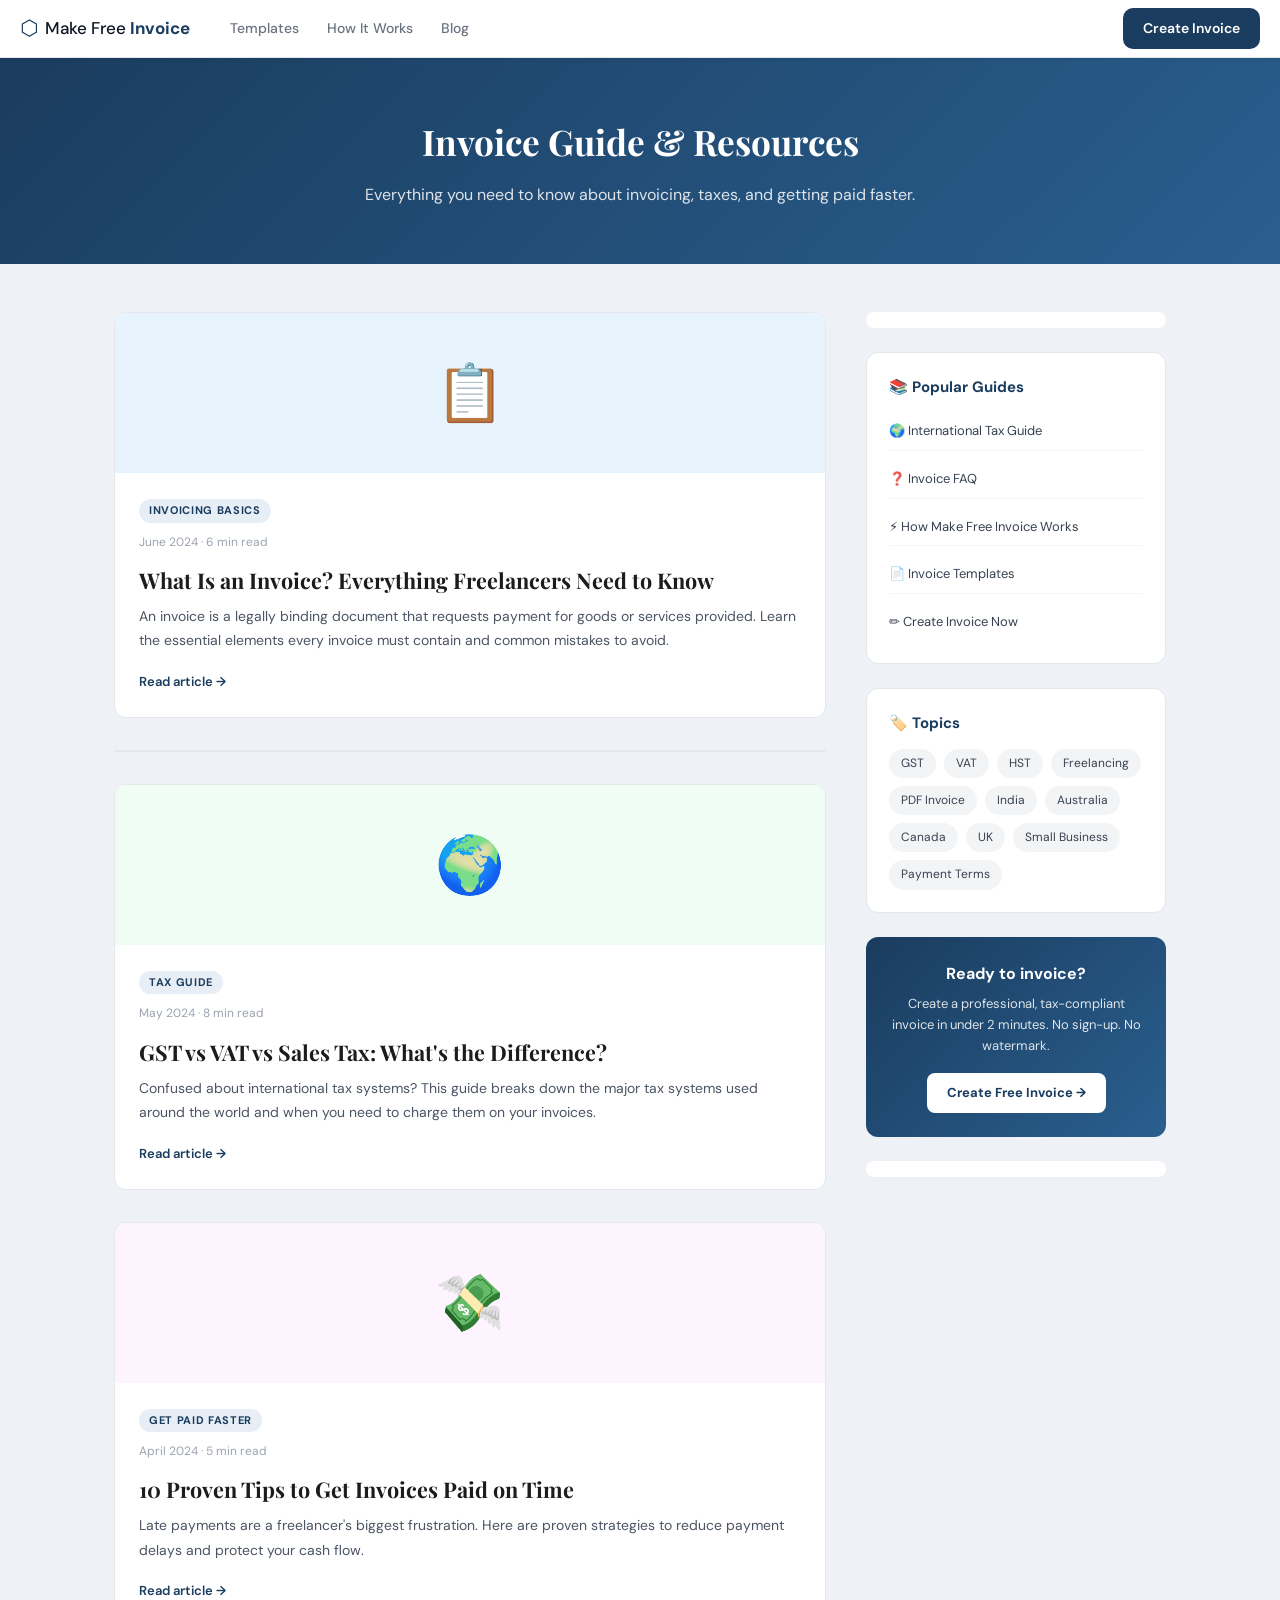
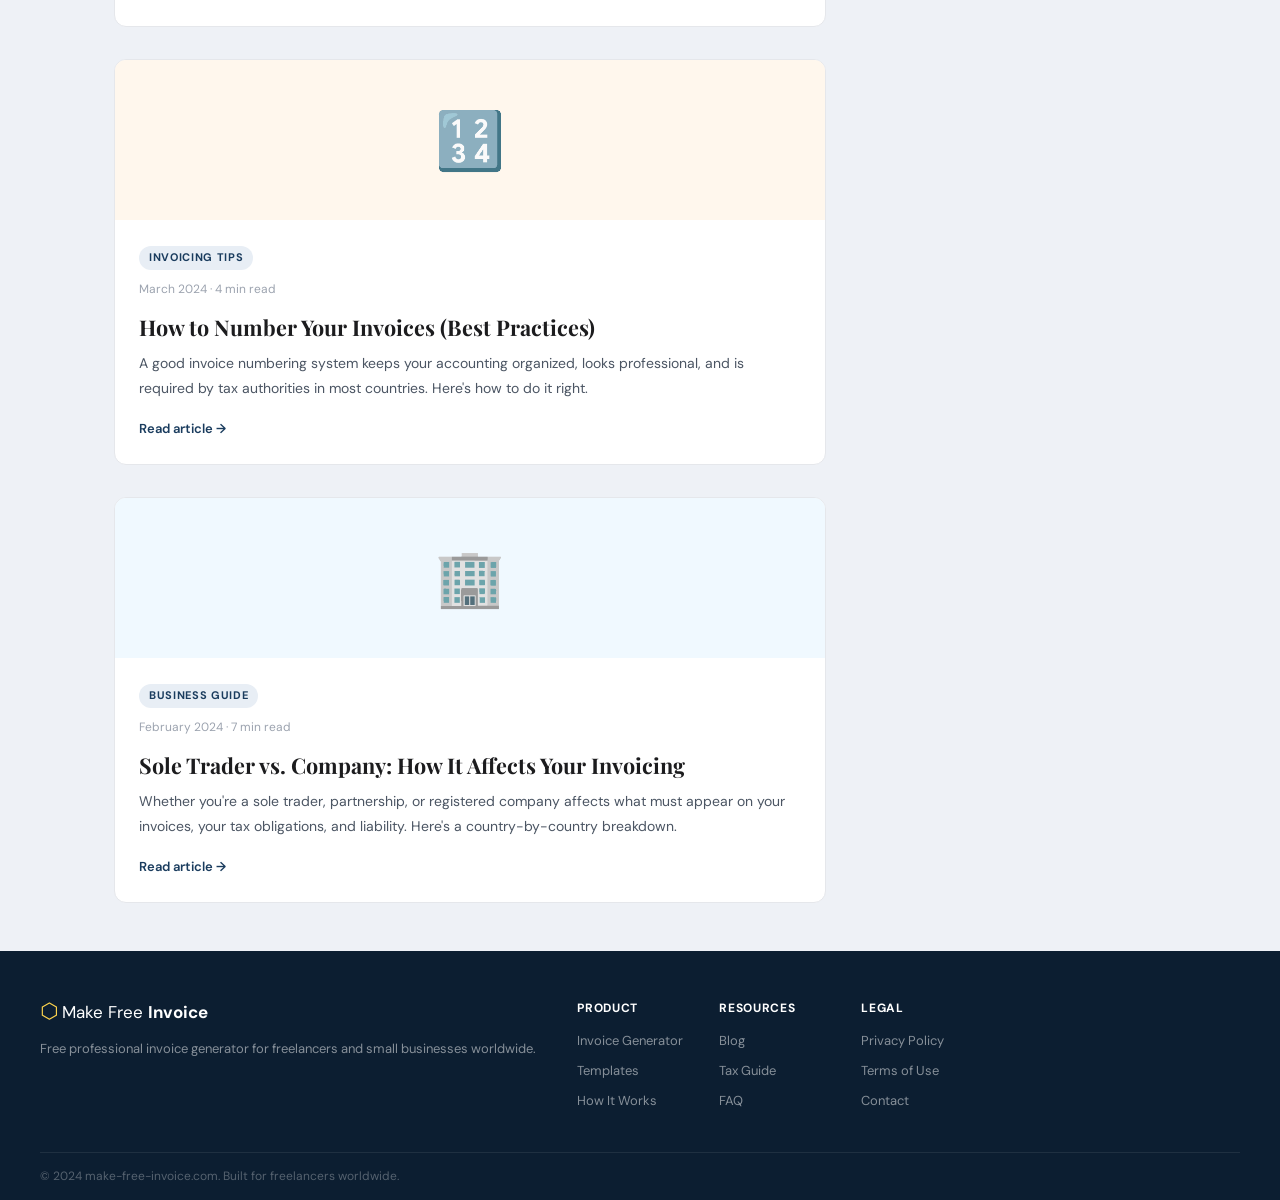
==== commit b27f97c2: "final version" ====
--- a/pages/blog.html
+++ b/pages/blog.html
@@ -3,7 +3,7 @@
 <head>
   <meta charset="UTF-8" />
   <meta name="viewport" content="width=device-width, initial-scale=1.0" />
-  <title>Invoice Guide & Blog – InvoiceForge</title>
+  <title>Free Invoice Guide & Blog – GST, VAT, PDF Tips | make-free-invoice.com</title>
   <meta name="description" content="Learn how to create professional invoices, understand tax systems like GST and VAT, and get paid faster. Free invoicing guides for freelancers and small businesses." />
   <link rel="preconnect" href="https://fonts.googleapis.com">
   <link href="https://fonts.googleapis.com/css2?family=Playfair+Display:wght@600;700&family=DM+Sans:opsz,wght@9..40,300;9..40,400;9..40,500;9..40,600&display=swap" rel="stylesheet">
@@ -173,7 +173,7 @@
     <div class="header-inner">
       <a href="../index.html" class="logo">
         <span class="logo-mark">⬡</span>
-        <span class="logo-text">Invoice<strong>Forge</strong></span>
+        <span class="logo-text">Make Free <strong>Invoice</strong></span>
       </a>
       <nav class="header-nav">
         <a href="templates.html">Templates</a>
@@ -382,7 +382,7 @@
         <div class="sidebar-links">
           <a href="tax-guide.html">🌍 International Tax Guide</a>
           <a href="faq.html">❓ Invoice FAQ</a>
-          <a href="how-it-works.html">⚡ How InvoiceForge Works</a>
+          <a href="how-it-works.html">⚡ How Make Free Invoice Works</a>
           <a href="templates.html">📄 Invoice Templates</a>
           <a href="../index.html">✏️ Create Invoice Now</a>
         </div>
@@ -435,7 +435,7 @@
     <div class="footer-inner">
       <div class="footer-brand">
         <span class="logo-mark">⬡</span>
-        <span class="logo-text">Invoice<strong>Forge</strong></span>
+        <span class="logo-text">Make Free <strong>Invoice</strong></span>
         <p>Free professional invoice generator for freelancers and small businesses worldwide.</p>
       </div>
       <div class="footer-links">
@@ -459,7 +459,7 @@
         </div>
       </div>
     </div>
-    <div class="footer-bottom"><p>© 2024 InvoiceForge. Built for freelancers worldwide.</p></div>
+    <div class="footer-bottom"><p>© 2024 make-free-invoice.com. Built for freelancers worldwide.</p></div>
   </footer>
 
   <script>
